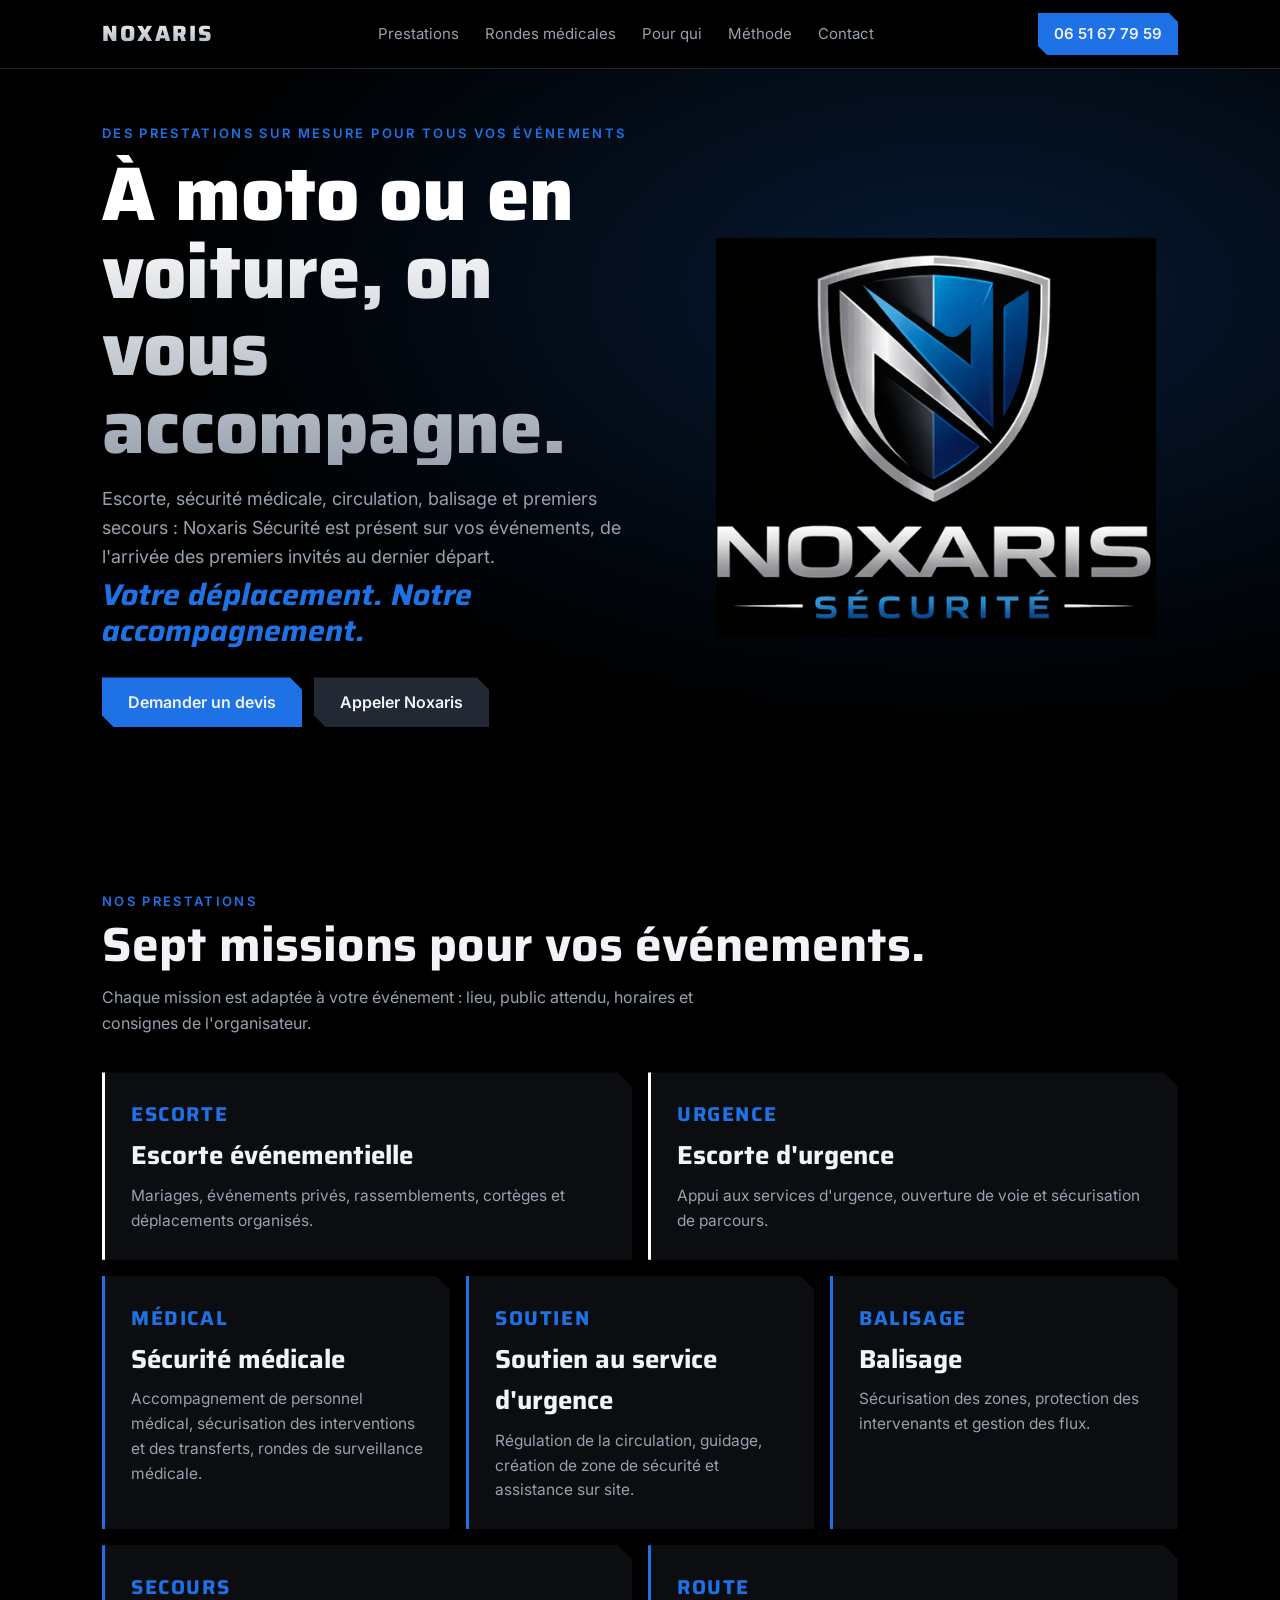
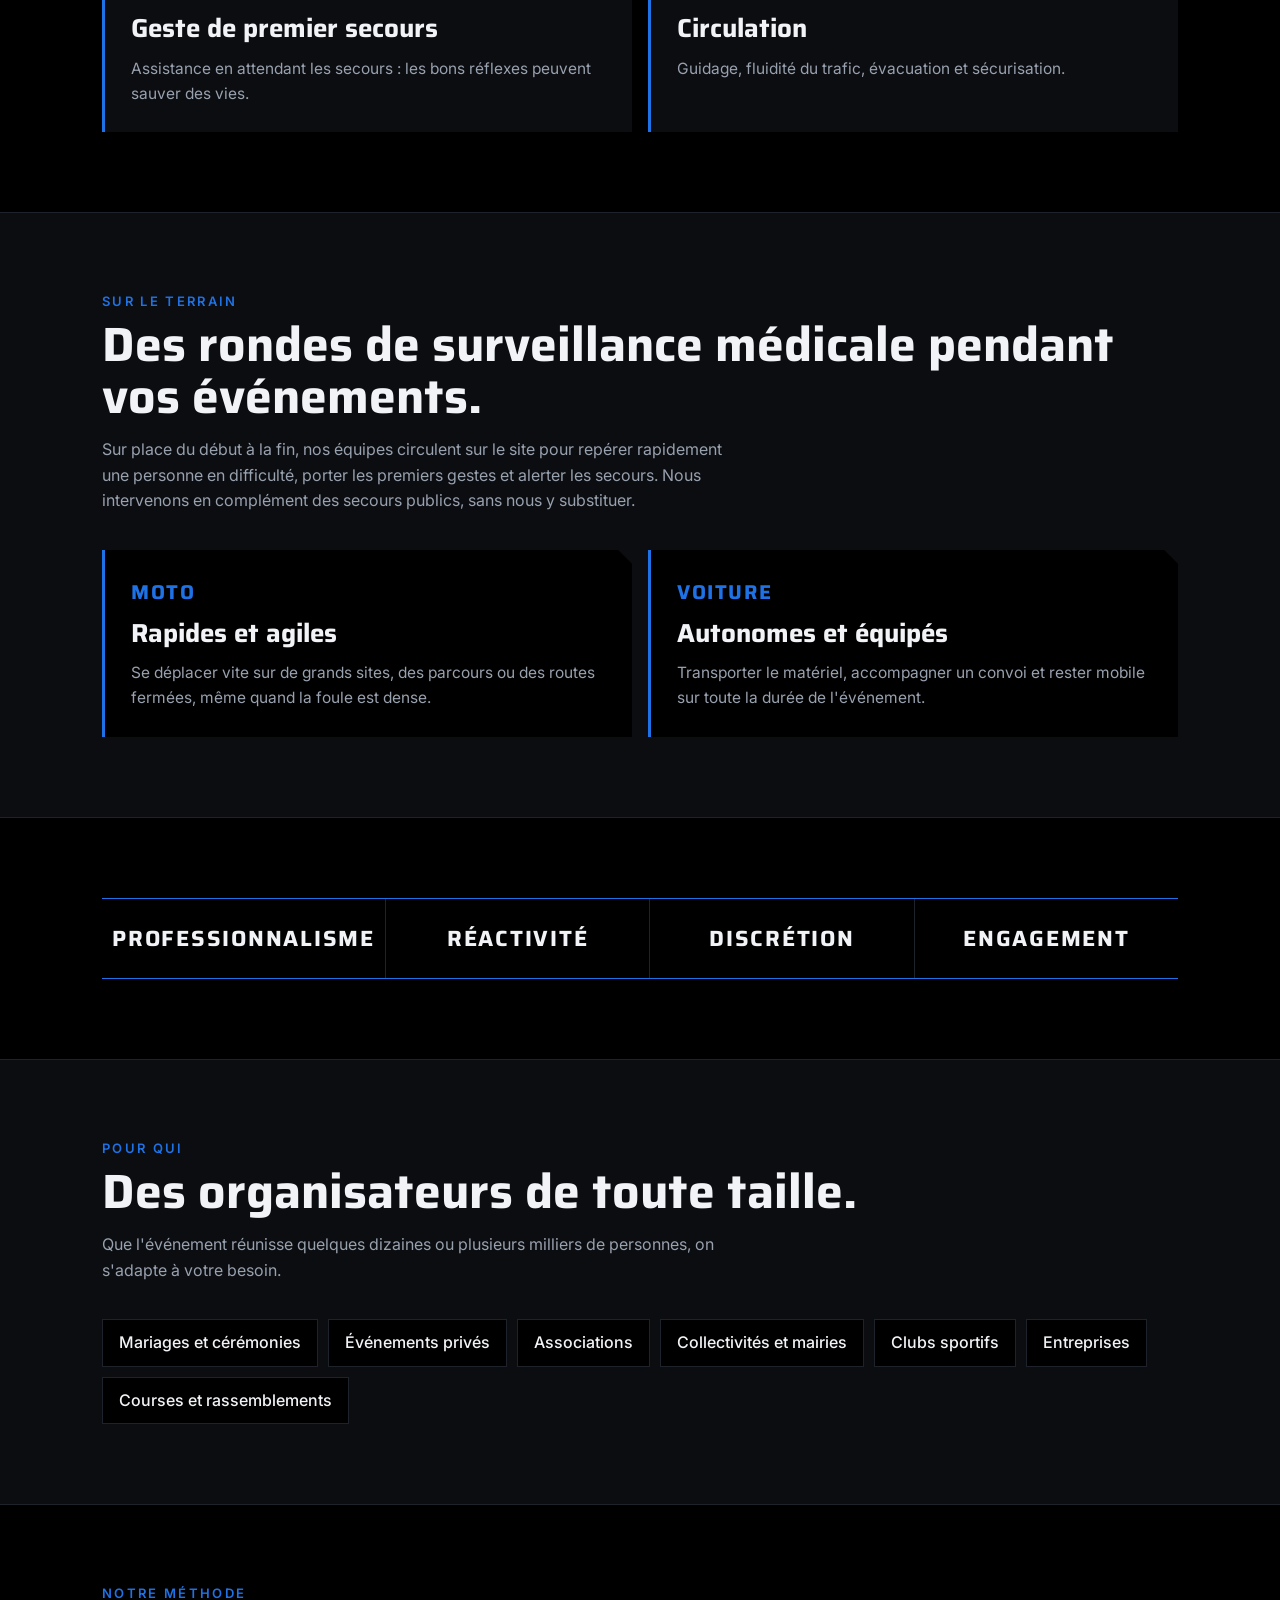
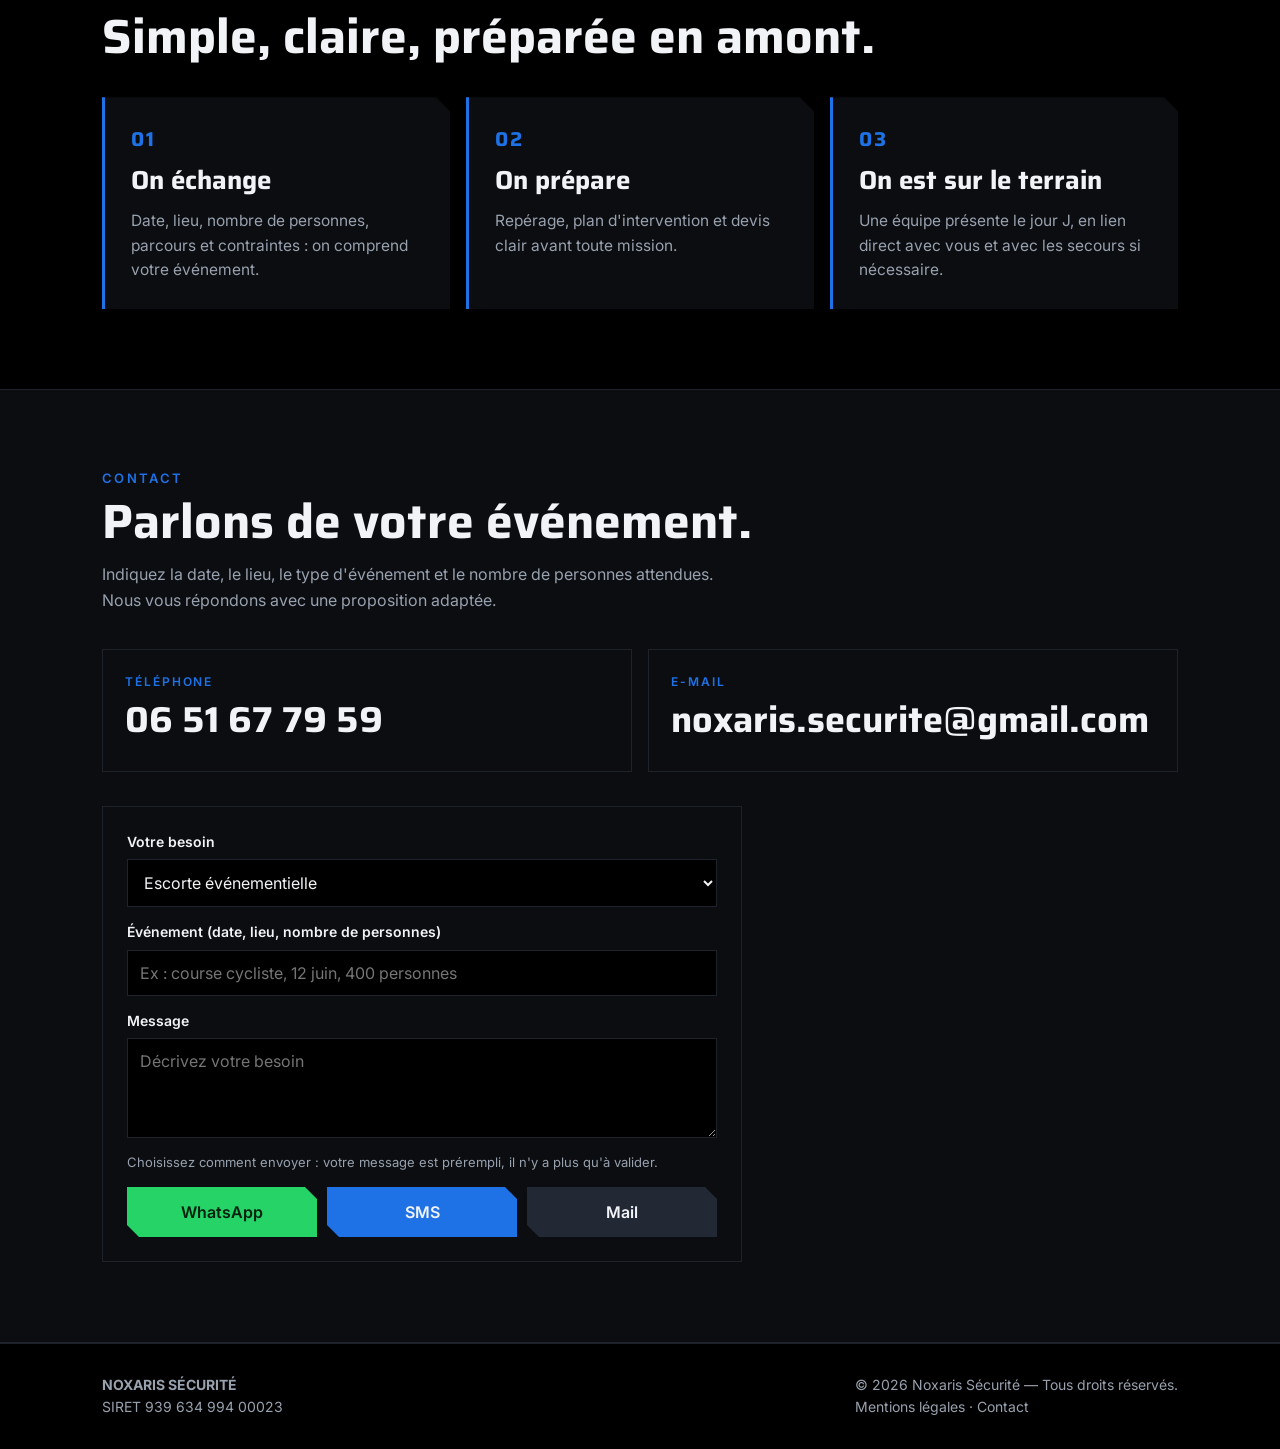
==== index-1.html @ f76eea3b "Add files via upload" ====
<!DOCTYPE html>
<html lang="fr">
<head>
<meta charset="utf-8">
<meta name="viewport" content="width=device-width, initial-scale=1">
<title>Noxaris Sécurité — Escorte, sécurité médicale et support événementiel</title>
<meta name="description" content="Noxaris Sécurité : escorte événementielle et d'urgence, sécurité médicale événementielle, circulation, préparation terrain et gestes de premier secours. Appelez le 06 51 67 79 59.">
<link rel="icon" type="image/png" href="[data-uri]">
<link rel="preconnect" href="https://fonts.googleapis.com">
<link rel="preconnect" href="https://fonts.gstatic.com" crossorigin>
<link href="https://fonts.googleapis.com/css2?family=Inter:wght@400;500;600&family=Saira:wght@600;700;800&display=swap" rel="stylesheet">
<style>
:root{
  --bg:#000; --panel:#0B0D11; --line:#1E232B; --text:#F1F3F6; --muted:#98A1AE;
  --blue:#1F72E6; --blue-d:#1559B8; --silver:#C9CED6; --wa:#25D366;
  --display:'Saira','Arial Narrow',sans-serif; --body:'Inter',system-ui,-apple-system,'Segoe UI',sans-serif;
  --cut:14px;
}
*{box-sizing:border-box;margin:0}
html{scroll-behavior:smooth;scroll-padding-top:76px}
body{font-family:var(--body);background:var(--bg);color:var(--text);line-height:1.6;padding-bottom:68px}
a{color:inherit}
:focus-visible{outline:3px solid #fff;outline-offset:3px}
.wrap{max-width:1120px;margin:0 auto;padding:0 22px}
section{padding:80px 0}

nav.top{position:sticky;top:0;z-index:20;background:rgba(0,0,0,.92);backdrop-filter:blur(8px);border-bottom:1px solid var(--line)}
nav.top .wrap{display:flex;align-items:center;justify-content:space-between;height:68px}
.brand{display:flex;align-items:center;gap:12px;text-decoration:none}
.brand img{height:42px;width:auto;display:block}
.brand span{font-family:var(--display);font-weight:800;font-size:22px;letter-spacing:.1em;background:linear-gradient(#fff,#9aa3b0);-webkit-background-clip:text;background-clip:text;color:transparent}
nav.top ul{display:none;list-style:none;padding:0;gap:26px}
nav.top ul a{text-decoration:none;color:var(--muted);font-size:15px}
nav.top ul a:hover{color:var(--text)}
.navtel{font-weight:600;text-decoration:none;font-size:15px;background:var(--blue);padding:9px 16px;clip-path:polygon(0 0,calc(100% - 9px) 0,100% 9px,100% 100%,9px 100%,0 calc(100% - 9px))}
@media(min-width:900px){nav.top ul{display:flex}}
@media(max-width:420px){.brand span{font-size:18px}}

.btn{display:inline-block;font:600 16px var(--body);padding:15px 26px;text-decoration:none;border:0;cursor:pointer;color:var(--text);text-align:center;background:#1a1f27;clip-path:polygon(0 0,calc(100% - 12px) 0,100% 12px,100% 100%,12px 100%,0 calc(100% - 12px))}
.btn.primary{background:var(--blue)}
.btn.primary:hover{background:#fff;color:#000}
.btn.ghost{background:#222934}
.btn.ghost:hover{background:var(--silver);color:#000}
.btn.wa{background:var(--wa);color:#04210e}
.btn.wa:hover{background:#fff}

.hero{padding:56px 0 64px;background:radial-gradient(ellipse at 75% 30%,rgba(31,114,230,.22),transparent 60%)}
.hero .wrap{display:grid;gap:36px;align-items:center}
.eyebrow{font:600 13px var(--body);letter-spacing:.18em;color:var(--blue)}
h1{font-family:var(--display);font-weight:800;font-size:clamp(40px,8.5vw,76px);line-height:1.02;margin:14px 0 20px;background:linear-gradient(180deg,#fff 20%,#9aa3b0);-webkit-background-clip:text;background-clip:text;color:transparent}
.lead{color:var(--muted);font-size:18px;max-width:34em}
.cta{display:flex;flex-wrap:wrap;gap:12px;margin:28px 0 22px}
.checks{display:flex;flex-wrap:wrap;gap:8px 22px;color:var(--muted);font-size:15px}
.checks span::before{content:"✓ ";color:var(--blue)}
.heroLogo{width:230px;max-width:60%;height:auto;display:block;margin-bottom:22px}
.heroBig{width:100%;max-width:440px;height:auto;margin:0 auto;display:block}
.heroPhoto{width:100%;height:auto;display:block;border:1px solid var(--line);clip-path:polygon(0 0,calc(100% - 22px) 0,100% 22px,100% 100%,22px 100%,0 calc(100% - 22px))}
.tagline{font-family:var(--display);font-weight:700;font-style:italic;font-size:clamp(22px,4vw,30px);color:var(--blue);line-height:1.2;margin-top:6px}
.vals{display:grid;grid-template-columns:repeat(2,1fr);gap:0;border-top:1px solid var(--blue);border-bottom:1px solid var(--blue)}
.vals div{padding:22px 10px;text-align:center;font-family:var(--display);font-weight:700;font-size:clamp(15px,3.4vw,22px);letter-spacing:.08em;text-transform:uppercase}
.vals div+div{border-left:1px solid var(--line)}
.vals div:nth-child(3){border-left:0}
.vals div:nth-child(n+3){border-top:1px solid var(--line)}
@media(min-width:800px){.vals{grid-template-columns:repeat(4,1fr)}.vals div:nth-child(3){border-left:1px solid var(--line)}.vals div:nth-child(n+3){border-top:0}}
.duo{display:grid;gap:16px;margin-top:8px}
@media(min-width:800px){.duo{grid-template-columns:1fr 1fr}}
@media(min-width:900px){.hero .wrap{grid-template-columns:1.15fr 1fr}}

.tag{font:600 13px var(--body);letter-spacing:.18em;color:var(--blue)}
h2{font-family:var(--display);font-weight:700;font-size:clamp(30px,5.2vw,48px);line-height:1.08;margin:10px 0 14px}
.intro{color:var(--muted);max-width:40em;margin-bottom:36px}
.cards{display:grid;gap:16px}
.card{background:var(--panel);padding:26px;border-left:3px solid var(--blue);clip-path:polygon(0 0,calc(100% - var(--cut)) 0,100% var(--cut),100% 100%,0 100%)}
.card .n{font-family:var(--display);font-weight:700;font-size:20px;color:var(--blue);letter-spacing:.08em}
.card h3{font-family:var(--display);font-weight:700;font-size:26px;margin:4px 0 8px}
.card p{color:var(--muted);font-size:15.5px}
@media(min-width:800px){.cards{grid-template-columns:repeat(3,1fr)}}
.svcgrid{display:grid;gap:16px}
@media(min-width:900px){
  .svcgrid{grid-template-columns:repeat(6,1fr)}
  .svcgrid .card{grid-column:span 2}
  .svcgrid .card.w{grid-column:span 3}
}
.card.hot{border-left-color:#fff}
.who{display:flex;flex-wrap:wrap;gap:10px}
.who span{border:1px solid var(--line);padding:10px 16px;color:var(--text);background:#000;font-weight:500}
.facts{display:grid;gap:16px;margin-top:16px}
.fact{border:1px solid var(--line);padding:18px 22px}
.fact strong{display:block;font-family:var(--display);font-size:21px}
.fact span{color:var(--muted);font-size:15px}
@media(min-width:800px){.facts{grid-template-columns:repeat(3,1fr)}}
.alt{background:var(--panel);border-top:1px solid var(--line);border-bottom:1px solid var(--line)}
.alt .card{background:#000}

.tiles{display:grid;gap:16px;margin-bottom:34px}
.tile{display:block;border:1px solid var(--line);padding:22px;text-decoration:none;background:var(--panel)}
.tile:hover{border-color:var(--blue)}
.tile small{display:block;color:var(--blue);letter-spacing:.16em;font-weight:600;font-size:12px}
.tile strong{font-family:var(--display);font-size:clamp(24px,5vw,36px);word-break:break-word}
@media(min-width:800px){.tiles{grid-template-columns:1fr 1fr}}
form{display:grid;gap:14px;background:var(--panel);border:1px solid var(--line);padding:24px;max-width:640px}
label{display:grid;gap:6px;font-weight:600;font-size:14px}
select,input,textarea{font:400 16px var(--body);padding:12px;background:#000;color:var(--text);border:1px solid var(--line);border-radius:0;width:100%}
textarea{min-height:100px;resize:vertical}
.hint{color:var(--muted);font-size:13px}
.channels{display:grid;gap:10px}
@media(min-width:520px){.channels{grid-template-columns:repeat(3,1fr)}}

footer{border-top:1px solid var(--line);padding:30px 0;color:var(--muted);font-size:14px}
footer .wrap{display:flex;flex-wrap:wrap;gap:8px 24px;justify-content:space-between}
footer a{text-decoration:none}footer a:hover{color:var(--text)}

.callbar{position:fixed;left:0;right:0;bottom:0;display:grid;grid-template-columns:repeat(4,1fr);background:var(--panel);border-top:1px solid var(--line);z-index:30;padding-bottom:env(safe-area-inset-bottom,0)}
.callbar a{padding:17px 4px;text-align:center;font-weight:600;font-size:14px;text-decoration:none}
.callbar a:first-child{background:var(--blue)}
@media(min-width:900px){.callbar{display:none}body{padding-bottom:0}}
</style>
</head>
<body>

<nav class="top" aria-label="Navigation principale">
  <div class="wrap">
    <a class="brand" href="#accueil" aria-label="Noxaris Sécurité, accueil"><span>NOXARIS</span></a>
    <ul>
      <li><a href="#services">Prestations</a></li>
      <li><a href="#rondes">Rondes médicales</a></li>
      <li><a href="#pour-qui">Pour qui</a></li>
      <li><a href="#methode">Méthode</a></li>
      <li><a href="#contact">Contact</a></li>
    </ul>
    <a class="navtel" href="tel:+33651677959">06 51 67 79 59</a>
  </div>
</nav>

<main id="accueil">
  <div class="hero">
    <div class="wrap">
      <div>
        <p class="eyebrow">DES PRESTATIONS SUR MESURE POUR TOUS VOS ÉVÉNEMENTS</p>
        <h1>À moto ou en voiture, on vous accompagne.</h1>
        <p class="lead">Escorte, sécurité médicale, circulation, balisage et premiers secours : Noxaris Sécurité est présent sur vos événements, de l'arrivée des premiers invités au dernier départ.</p>
        <p class="tagline">Votre déplacement. Notre accompagnement.</p>
        <div class="cta">
          <a class="btn primary" href="#contact">Demander un devis</a>
          <a class="btn ghost" href="tel:+33651677959">Appeler Noxaris</a>
        </div>
      </div>
      <img class="heroBig" src="[data-uri]" alt="Logo Noxaris Sécurité" width="520" height="472">
    </div>
  </div>

  <section id="services">
    <div class="wrap">
      <p class="tag">NOS PRESTATIONS</p>
      <h2>Sept missions pour vos événements.</h2>
      <p class="intro">Chaque mission est adaptée à votre événement : lieu, public attendu, horaires et consignes de l'organisateur.</p>
      <div class="svcgrid">
        <article class="card w hot"><span class="n">ESCORTE</span><h3>Escorte événementielle</h3><p>Mariages, événements privés, rassemblements, cortèges et déplacements organisés.</p></article>
        <article class="card w hot"><span class="n">URGENCE</span><h3>Escorte d'urgence</h3><p>Appui aux services d'urgence, ouverture de voie et sécurisation de parcours.</p></article>
        <article class="card"><span class="n">MÉDICAL</span><h3>Sécurité médicale</h3><p>Accompagnement de personnel médical, sécurisation des interventions et des transferts, rondes de surveillance médicale.</p></article>
        <article class="card"><span class="n">SOUTIEN</span><h3>Soutien au service d'urgence</h3><p>Régulation de la circulation, guidage, création de zone de sécurité et assistance sur site.</p></article>
        <article class="card"><span class="n">BALISAGE</span><h3>Balisage</h3><p>Sécurisation des zones, protection des intervenants et gestion des flux.</p></article>
        <article class="card w"><span class="n">SECOURS</span><h3>Geste de premier secours</h3><p>Assistance en attendant les secours : les bons réflexes peuvent sauver des vies.</p></article>
        <article class="card w"><span class="n">ROUTE</span><h3>Circulation</h3><p>Guidage, fluidité du trafic, évacuation et sécurisation.</p></article>
      </div>
    </div>
  </section>

  <section id="rondes" class="alt">
    <div class="wrap">
      <p class="tag">SUR LE TERRAIN</p>
      <h2>Des rondes de surveillance médicale pendant vos événements.</h2>
      <p class="intro">Sur place du début à la fin, nos équipes circulent sur le site pour repérer rapidement une personne en difficulté, porter les premiers gestes et alerter les secours. Nous intervenons en complément des secours publics, sans nous y substituer.</p>
      <div class="duo">
        <article class="card"><span class="n">MOTO</span><h3>Rapides et agiles</h3><p>Se déplacer vite sur de grands sites, des parcours ou des routes fermées, même quand la foule est dense.</p></article>
        <article class="card"><span class="n">VOITURE</span><h3>Autonomes et équipés</h3><p>Transporter le matériel, accompagner un convoi et rester mobile sur toute la durée de l'événement.</p></article>
      </div>
    </div>
  </section>

  <section>
    <div class="wrap">
      <div class="vals"><div>Professionnalisme</div><div>Réactivité</div><div>Discrétion</div><div>Engagement</div></div>
    </div>
  </section>

  <section id="pour-qui" class="alt">
    <div class="wrap">
      <p class="tag">POUR QUI</p>
      <h2>Des organisateurs de toute taille.</h2>
      <p class="intro">Que l'événement réunisse quelques dizaines ou plusieurs milliers de personnes, on s'adapte à votre besoin.</p>
      <div class="who">
        <span>Mariages et cérémonies</span><span>Événements privés</span><span>Associations</span><span>Collectivités et mairies</span><span>Clubs sportifs</span><span>Entreprises</span><span>Courses et rassemblements</span>
      </div>
    </div>
  </section>

  <section id="methode">
    <div class="wrap">
      <p class="tag">NOTRE MÉTHODE</p>
      <h2>Simple, claire, préparée en amont.</h2>
      <div class="cards" style="margin-top:34px">
        <article class="card"><span class="n">01</span><h3>On échange</h3><p>Date, lieu, nombre de personnes, parcours et contraintes : on comprend votre événement.</p></article>
        <article class="card"><span class="n">02</span><h3>On prépare</h3><p>Repérage, plan d'intervention et devis clair avant toute mission.</p></article>
        <article class="card"><span class="n">03</span><h3>On est sur le terrain</h3><p>Une équipe présente le jour J, en lien direct avec vous et avec les secours si nécessaire.</p></article>
      </div>
    </div>
  </section>

  <section id="contact" class="alt">
    <div class="wrap">
      <p class="tag">CONTACT</p>
      <h2>Parlons de votre événement.</h2>
      <p class="intro">Indiquez la date, le lieu, le type d'événement et le nombre de personnes attendues. Nous vous répondons avec une proposition adaptée.</p>
      <div class="tiles">
        <a class="tile" href="tel:+33651677959"><small>TÉLÉPHONE</small><strong>06 51 67 79 59</strong></a>
        <a class="tile" href="mailto:noxaris.securite@gmail.com"><small>E-MAIL</small><strong>noxaris.securite@gmail.com</strong></a>
      </div>
      <form id="devis" onsubmit="return false">
        <label>Votre besoin
          <select id="service">
            <option>Escorte événementielle</option>
            <option>Escorte d'urgence</option>
            <option>Sécurité médicale / rondes médicales</option>
            <option>Soutien au service d'urgence</option>
            <option>Balisage</option>
            <option>Geste de premier secours</option>
            <option>Circulation</option>
            <option>Autre demande</option>
          </select>
        </label>
        <label>Événement (date, lieu, nombre de personnes)
          <input id="vehicule" type="text" placeholder="Ex : course cycliste, 12 juin, 400 personnes">
        </label>
        <label>Message
          <textarea id="message" placeholder="Décrivez votre besoin"></textarea>
        </label>
        <p class="hint">Choisissez comment envoyer : votre message est prérempli, il n'y a plus qu'à valider.</p>
        <div class="channels">
          <button class="btn wa" type="button" data-ch="wa">WhatsApp</button>
          <button class="btn primary" type="button" data-ch="sms">SMS</button>
          <button class="btn ghost" type="button" data-ch="mail">Mail</button>
        </div>
      </form>
    </div>
  </section>
</main>

<footer>
  <div class="wrap">
    <div><strong>NOXARIS SÉCURITÉ</strong><br>SIRET 939 634 994 00023</div>
    <div>© 2026 Noxaris Sécurité — Tous droits réservés.<br><a href="mentions-legales.html">Mentions légales</a> · <a href="#contact">Contact</a></div>
  </div>
</footer>

<nav class="callbar" aria-label="Contact rapide">
  <a href="tel:+33651677959">Appeler</a>
  <a href="https://wa.me/33651677959" target="_blank" rel="noopener">WhatsApp</a>
  <a href="sms:+33651677959">SMS</a>
  <a href="mailto:noxaris.securite@gmail.com">Mail</a>
</nav>

<script>
(function(){
  var NUM='33651677959', MAIL='noxaris.securite@gmail.com';
  function build(){
    var sv=document.getElementById('service').value;
    var v=document.getElementById('vehicule').value.trim();
    var m=document.getElementById('message').value.trim();
    var t='Bonjour Noxaris Sécurité,\nBesoin : '+sv;
    if(v) t+='\nÉvénement : '+v;
    if(m) t+='\n\n'+m;
    return {sv:sv,text:t};
  }
  document.querySelectorAll('[data-ch]').forEach(function(b){
    b.addEventListener('click',function(){
      var d=build(), e=encodeURIComponent(d.text), ch=b.getAttribute('data-ch');
      if(ch==='wa') window.open('https://wa.me/'+NUM+'?text='+e,'_blank','noopener');
      else if(ch==='sms') window.location.href='sms:+'+NUM+'?&body='+e;
      else window.location.href='mailto:'+MAIL+'?subject='+encodeURIComponent('Demande de devis – '+d.sv)+'&body='+e;
    });
  });
})();
</script>
</body>
</html>
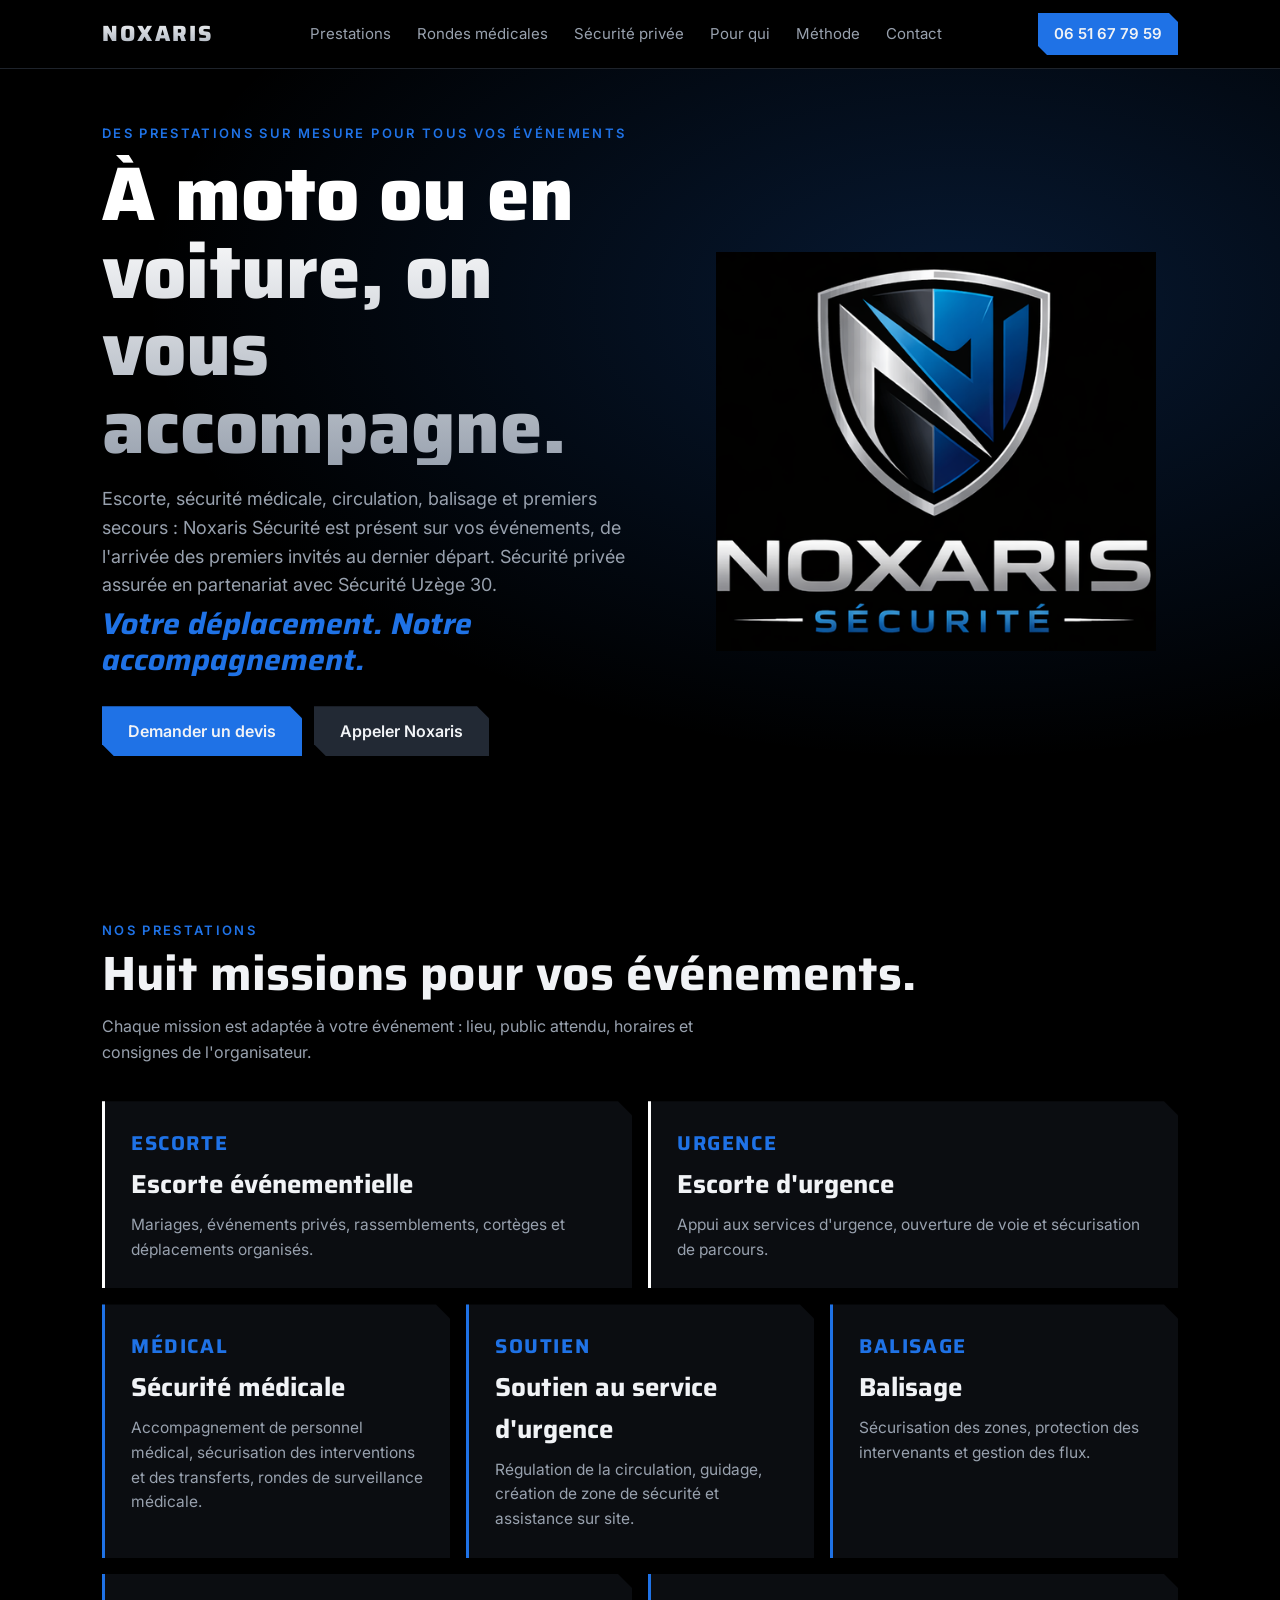
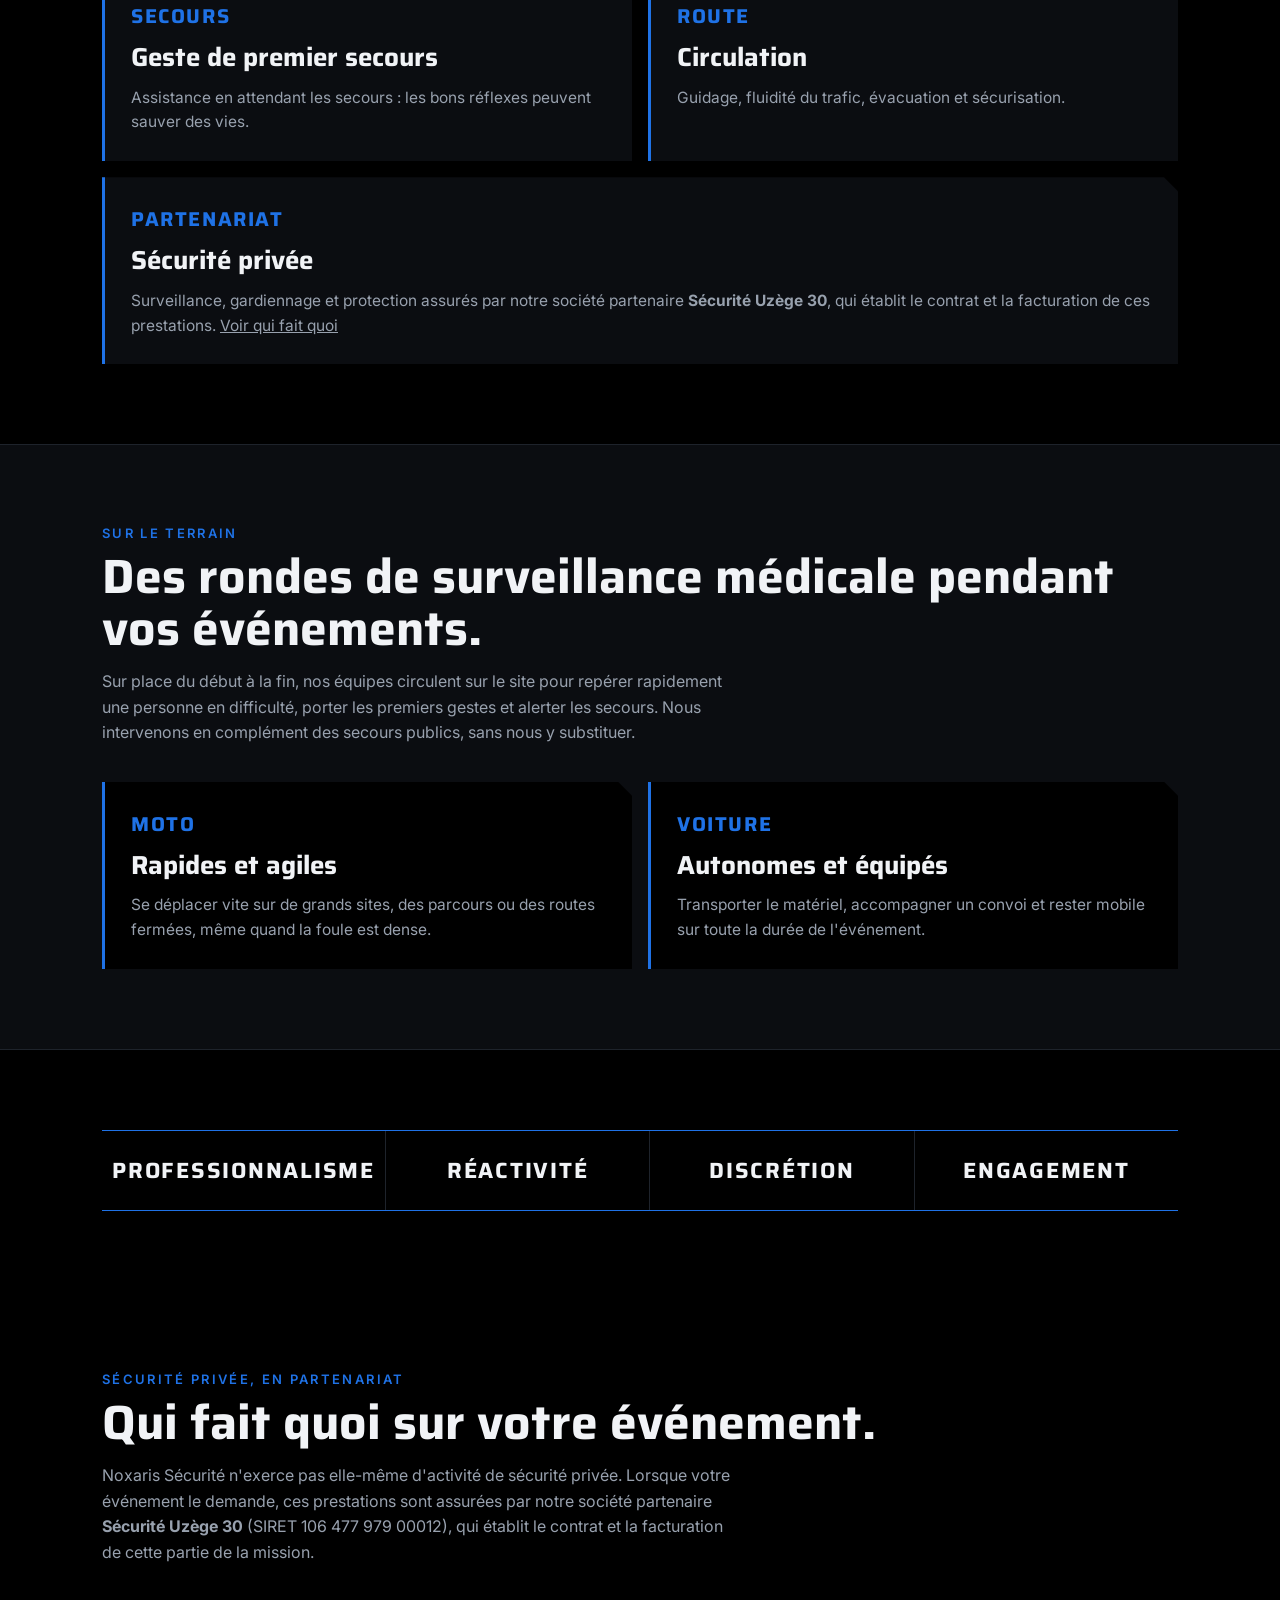
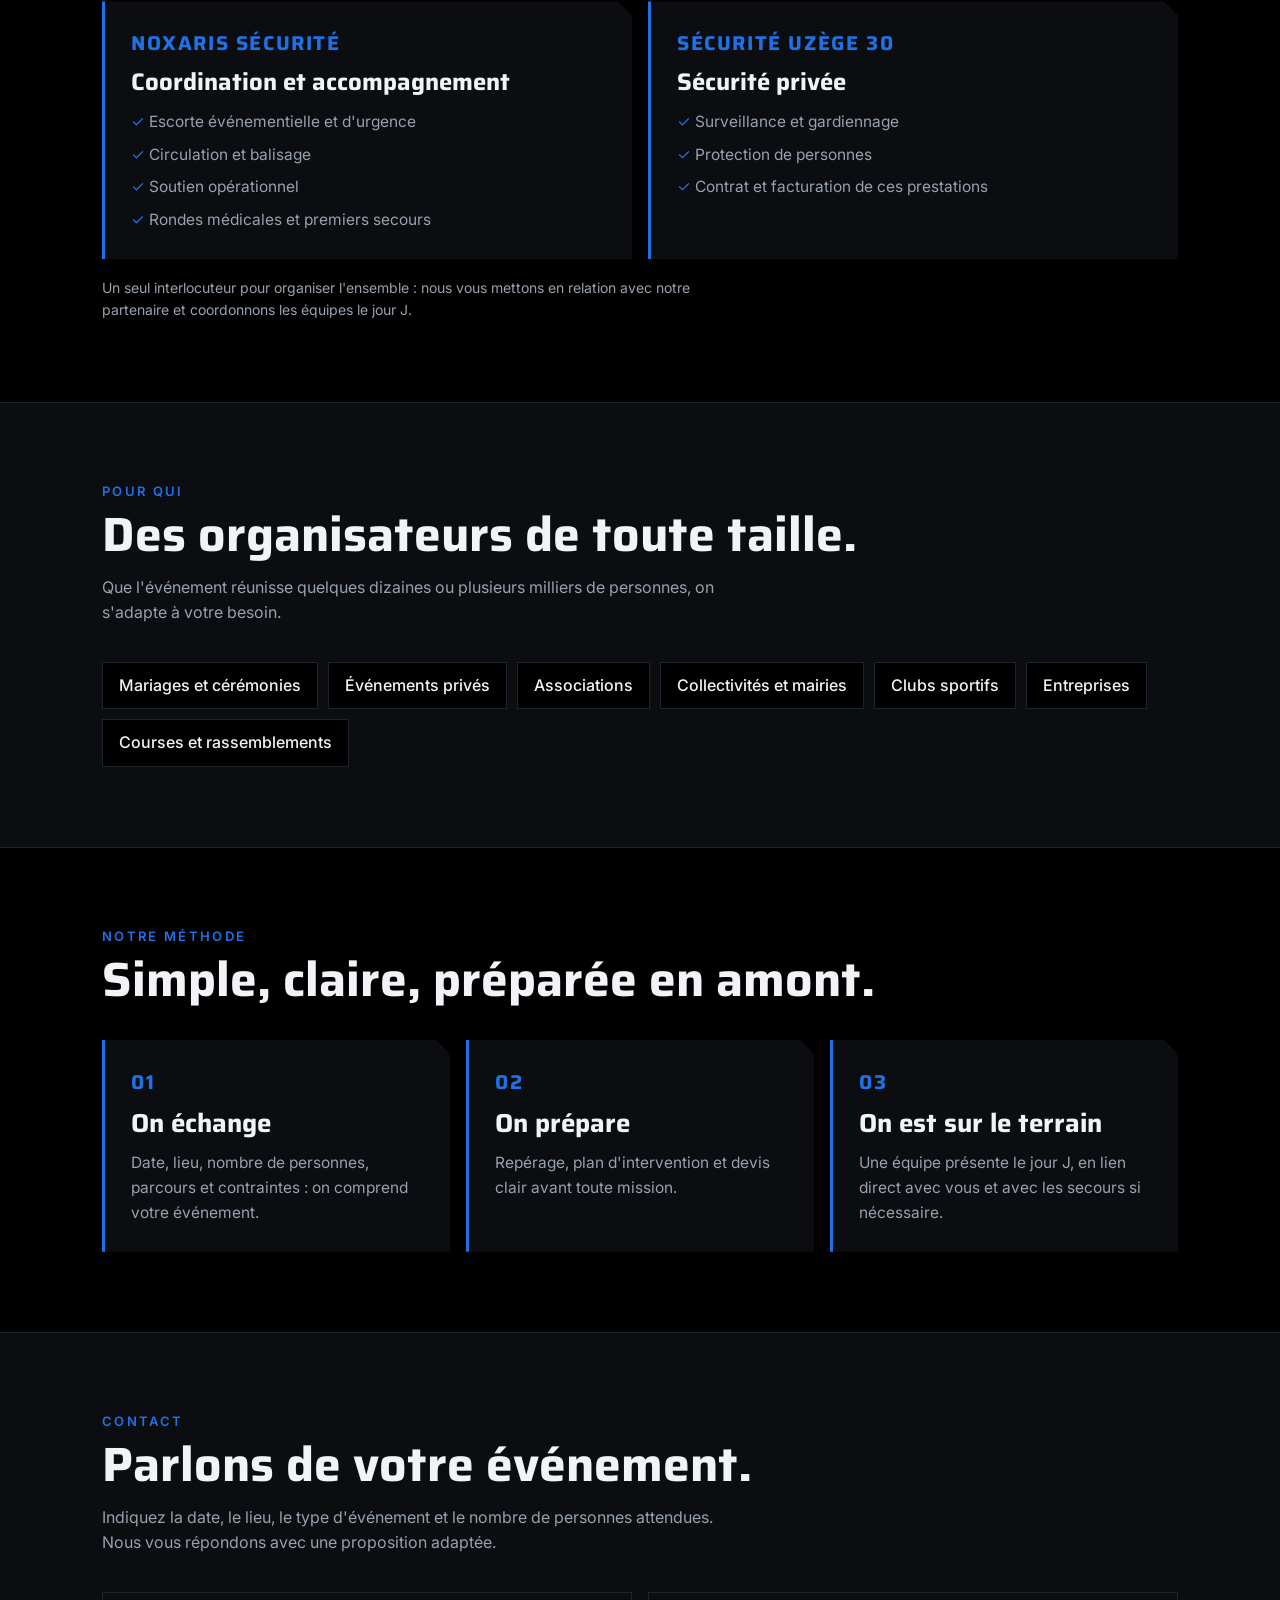
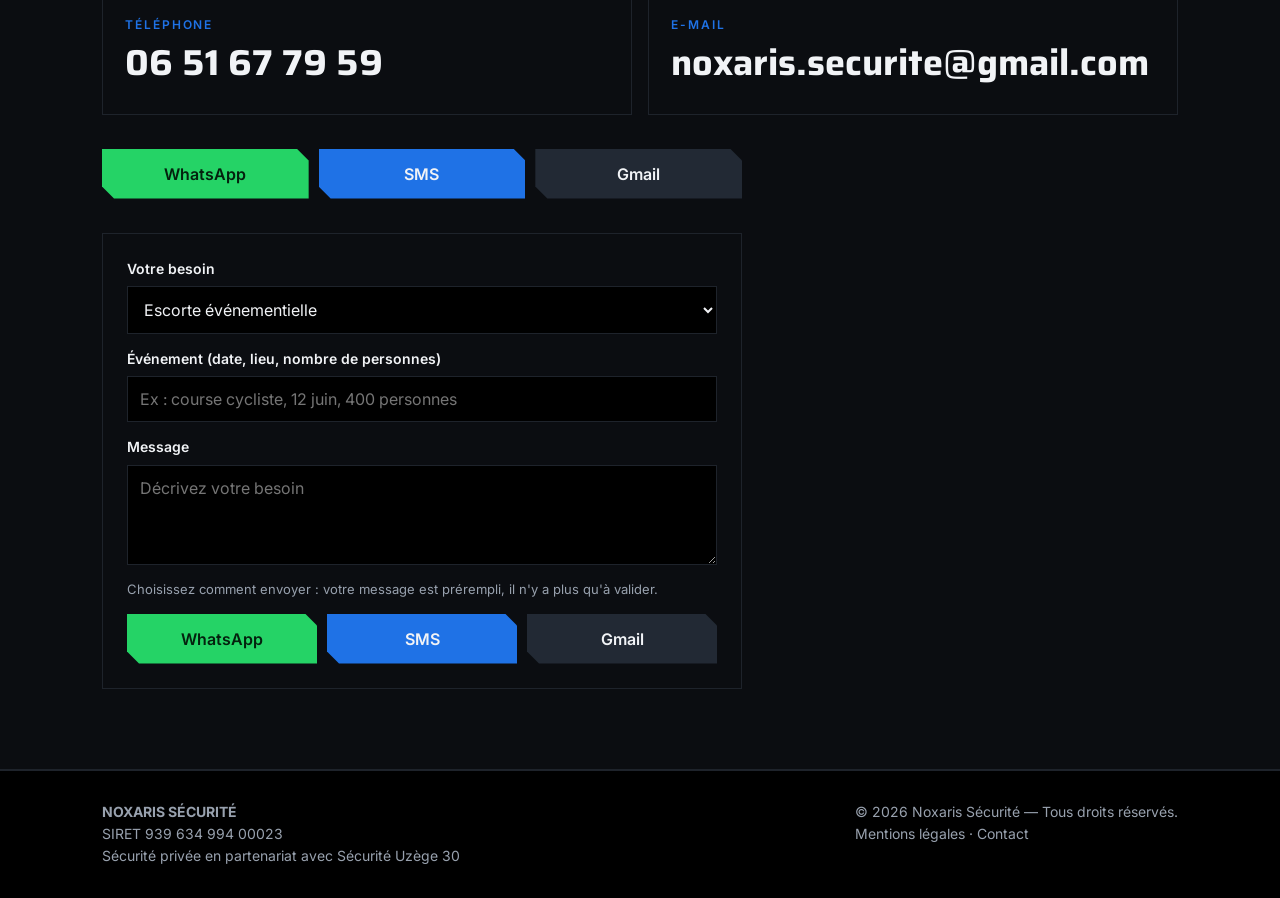
==== commit 47278b8a: "Add files via upload" ====
--- a/index-1.html
+++ b/index-1.html
@@ -4,7 +4,7 @@
 <meta charset="utf-8">
 <meta name="viewport" content="width=device-width, initial-scale=1">
 <title>Noxaris Sécurité — Escorte, sécurité médicale et support événementiel</title>
-<meta name="description" content="Noxaris Sécurité : escorte événementielle et d'urgence, sécurité médicale événementielle, circulation, préparation terrain et gestes de premier secours. Appelez le 06 51 67 79 59.">
+<meta name="description" content="Noxaris Sécurité : escorte événementielle et d'urgence, sécurité médicale événementielle, circulation, premiers secours et sécurité privée en partenariat avec Sécurité Uzège 30. Appelez le 06 51 67 79 59.">
 <link rel="icon" type="image/png" href="[data-uri]">
 <link rel="preconnect" href="https://fonts.googleapis.com">
 <link rel="preconnect" href="https://fonts.gstatic.com" crossorigin>
@@ -80,6 +80,7 @@
   .svcgrid{grid-template-columns:repeat(6,1fr)}
   .svcgrid .card{grid-column:span 2}
   .svcgrid .card.w{grid-column:span 3}
+  .svcgrid .card.full{grid-column:span 6}
 }
 .card.hot{border-left-color:#fff}
 .who{display:flex;flex-wrap:wrap;gap:10px}
@@ -89,6 +90,13 @@
 .fact strong{display:block;font-family:var(--display);font-size:21px}
 .fact span{color:var(--muted);font-size:15px}
 @media(min-width:800px){.facts{grid-template-columns:repeat(3,1fr)}}
+
+.part{display:grid;gap:16px;margin-top:8px}
+@media(min-width:800px){.part{grid-template-columns:1fr 1fr}}
+.part .card h3{font-size:24px}
+.part ul{list-style:none;padding:0;display:grid;gap:8px;color:var(--muted);font-size:15.5px;margin-top:8px}
+.part li::before{content:"\2713\00a0";color:var(--blue)}
+.partnote{color:var(--muted);font-size:14px;margin-top:18px;max-width:46em}
 .alt{background:var(--panel);border-top:1px solid var(--line);border-bottom:1px solid var(--line)}
 .alt .card{background:#000}
 
@@ -124,6 +132,7 @@
     <ul>
       <li><a href="#services">Prestations</a></li>
       <li><a href="#rondes">Rondes médicales</a></li>
+      <li><a href="#partenaire">Sécurité privée</a></li>
       <li><a href="#pour-qui">Pour qui</a></li>
       <li><a href="#methode">Méthode</a></li>
       <li><a href="#contact">Contact</a></li>
@@ -138,7 +147,7 @@
       <div>
         <p class="eyebrow">DES PRESTATIONS SUR MESURE POUR TOUS VOS ÉVÉNEMENTS</p>
         <h1>À moto ou en voiture, on vous accompagne.</h1>
-        <p class="lead">Escorte, sécurité médicale, circulation, balisage et premiers secours : Noxaris Sécurité est présent sur vos événements, de l'arrivée des premiers invités au dernier départ.</p>
+        <p class="lead">Escorte, sécurité médicale, circulation, balisage et premiers secours : Noxaris Sécurité est présent sur vos événements, de l'arrivée des premiers invités au dernier départ. Sécurité privée assurée en partenariat avec Sécurité Uzège 30.</p>
         <p class="tagline">Votre déplacement. Notre accompagnement.</p>
         <div class="cta">
           <a class="btn primary" href="#contact">Demander un devis</a>
@@ -152,7 +161,7 @@
   <section id="services">
     <div class="wrap">
       <p class="tag">NOS PRESTATIONS</p>
-      <h2>Sept missions pour vos événements.</h2>
+      <h2>Huit missions pour vos événements.</h2>
       <p class="intro">Chaque mission est adaptée à votre événement : lieu, public attendu, horaires et consignes de l'organisateur.</p>
       <div class="svcgrid">
         <article class="card w hot"><span class="n">ESCORTE</span><h3>Escorte événementielle</h3><p>Mariages, événements privés, rassemblements, cortèges et déplacements organisés.</p></article>
@@ -162,6 +171,7 @@
         <article class="card"><span class="n">BALISAGE</span><h3>Balisage</h3><p>Sécurisation des zones, protection des intervenants et gestion des flux.</p></article>
         <article class="card w"><span class="n">SECOURS</span><h3>Geste de premier secours</h3><p>Assistance en attendant les secours : les bons réflexes peuvent sauver des vies.</p></article>
         <article class="card w"><span class="n">ROUTE</span><h3>Circulation</h3><p>Guidage, fluidité du trafic, évacuation et sécurisation.</p></article>
+        <article class="card full"><span class="n">PARTENARIAT</span><h3>Sécurité privée</h3><p>Surveillance, gardiennage et protection assurés par notre société partenaire <b>Sécurité Uzège 30</b>, qui établit le contrat et la facturation de ces prestations. <a href="#partenaire" style="text-decoration:underline">Voir qui fait quoi</a></p></article>
       </div>
     </div>
   </section>
@@ -184,6 +194,21 @@
     </div>
   </section>
 
+  <section id="partenaire">
+    <div class="wrap">
+      <p class="tag">SÉCURITÉ PRIVÉE, EN PARTENARIAT</p>
+      <h2>Qui fait quoi sur votre événement.</h2>
+      <p class="intro">Noxaris Sécurité n'exerce pas elle-même d'activité de sécurité privée. Lorsque votre événement le demande, ces prestations sont assurées par notre société partenaire <b>Sécurité Uzège 30</b> (SIRET 106 477 979 00012), qui établit le contrat et la facturation de cette partie de la mission.</p>
+      <div class="part">
+        <article class="card"><span class="n">NOXARIS SÉCURITÉ</span><h3>Coordination et accompagnement</h3>
+          <ul><li>Escorte événementielle et d'urgence</li><li>Circulation et balisage</li><li>Soutien opérationnel</li><li>Rondes médicales et premiers secours</li></ul></article>
+        <article class="card"><span class="n">SÉCURITÉ UZÈGE 30</span><h3>Sécurité privée</h3>
+          <ul><li>Surveillance et gardiennage</li><li>Protection de personnes</li><li>Contrat et facturation de ces prestations</li></ul></article>
+      </div>
+      <p class="partnote">Un seul interlocuteur pour organiser l'ensemble : nous vous mettons en relation avec notre partenaire et coordonnons les équipes le jour J.</p>
+    </div>
+  </section>
+
   <section id="pour-qui" class="alt">
     <div class="wrap">
       <p class="tag">POUR QUI</p>
@@ -215,6 +240,11 @@
       <div class="tiles">
         <a class="tile" href="tel:+33651677959"><small>TÉLÉPHONE</small><strong>06 51 67 79 59</strong></a>
         <a class="tile" href="mailto:noxaris.securite@gmail.com"><small>E-MAIL</small><strong>noxaris.securite@gmail.com</strong></a>
+      </div>
+      <div class="channels" style="margin-bottom:34px;max-width:640px">
+        <a class="btn wa" href="https://wa.me/33651677959?text=Bonjour%20Noxaris%20S%C3%A9curit%C3%A9%2C%20je%20souhaite%20un%20devis." target="_blank" rel="noopener">WhatsApp</a>
+        <a class="btn primary" href="sms:+33651677959?&body=Bonjour%20Noxaris%20S%C3%A9curit%C3%A9%2C%20je%20souhaite%20un%20devis.">SMS</a>
+        <a class="btn ghost" data-gmail href="mailto:noxaris.securite@gmail.com?subject=Demande%20de%20devis&body=Bonjour%20Noxaris%20S%C3%A9curit%C3%A9%2C%20je%20souhaite%20un%20devis.">Gmail</a>
       </div>
       <form id="devis" onsubmit="return false">
         <label>Votre besoin
@@ -226,6 +256,7 @@
             <option>Balisage</option>
             <option>Geste de premier secours</option>
             <option>Circulation</option>
+            <option>Sécurité privée (avec notre partenaire)</option>
             <option>Autre demande</option>
           </select>
         </label>
@@ -239,7 +270,7 @@
         <div class="channels">
           <button class="btn wa" type="button" data-ch="wa">WhatsApp</button>
           <button class="btn primary" type="button" data-ch="sms">SMS</button>
-          <button class="btn ghost" type="button" data-ch="mail">Mail</button>
+          <button class="btn ghost" type="button" data-ch="mail">Gmail</button>
         </div>
       </form>
     </div>
@@ -248,7 +279,7 @@
 
 <footer>
   <div class="wrap">
-    <div><strong>NOXARIS SÉCURITÉ</strong><br>SIRET 939 634 994 00023</div>
+    <div><strong>NOXARIS SÉCURITÉ</strong><br>SIRET 939 634 994 00023<br>Sécurité privée en partenariat avec Sécurité Uzège 30</div>
     <div>© 2026 Noxaris Sécurité — Tous droits réservés.<br><a href="mentions-legales.html">Mentions légales</a> · <a href="#contact">Contact</a></div>
   </div>
 </footer>
@@ -257,12 +288,22 @@
   <a href="tel:+33651677959">Appeler</a>
   <a href="https://wa.me/33651677959" target="_blank" rel="noopener">WhatsApp</a>
   <a href="sms:+33651677959">SMS</a>
-  <a href="mailto:noxaris.securite@gmail.com">Mail</a>
+  <a href="mailto:noxaris.securite@gmail.com">Gmail</a>
 </nav>
 
 <script>
 (function(){
   var NUM='33651677959', MAIL='noxaris.securite@gmail.com';
+  var MOBILE=/Android|iPhone|iPad|iPod/i.test(navigator.userAgent);
+  function mailTo(sv,e){
+    var su=encodeURIComponent('Demande de devis – '+sv);
+    if(MOBILE) window.location.href='mailto:'+MAIL+'?subject='+su+'&body='+e;
+    else window.open('https://mail.google.com/mail/?view=cm&fs=1&to='+MAIL+'&su='+su+'&body='+e,'_blank','noopener');
+  }
+  var g=document.querySelector('[data-gmail]');
+  if(g && !MOBILE){
+    g.addEventListener('click',function(ev){ev.preventDefault();mailTo('Demande de devis',encodeURIComponent('Bonjour Noxaris Sécurité, je souhaite un devis.'));});
+  }
   function build(){
     var sv=document.getElementById('service').value;
     var v=document.getElementById('vehicule').value.trim();
@@ -277,7 +318,7 @@
       var d=build(), e=encodeURIComponent(d.text), ch=b.getAttribute('data-ch');
       if(ch==='wa') window.open('https://wa.me/'+NUM+'?text='+e,'_blank','noopener');
       else if(ch==='sms') window.location.href='sms:+'+NUM+'?&body='+e;
-      else window.location.href='mailto:'+MAIL+'?subject='+encodeURIComponent('Demande de devis – '+d.sv)+'&body='+e;
+      else mailTo(d.sv,e);
     });
   });
 })();
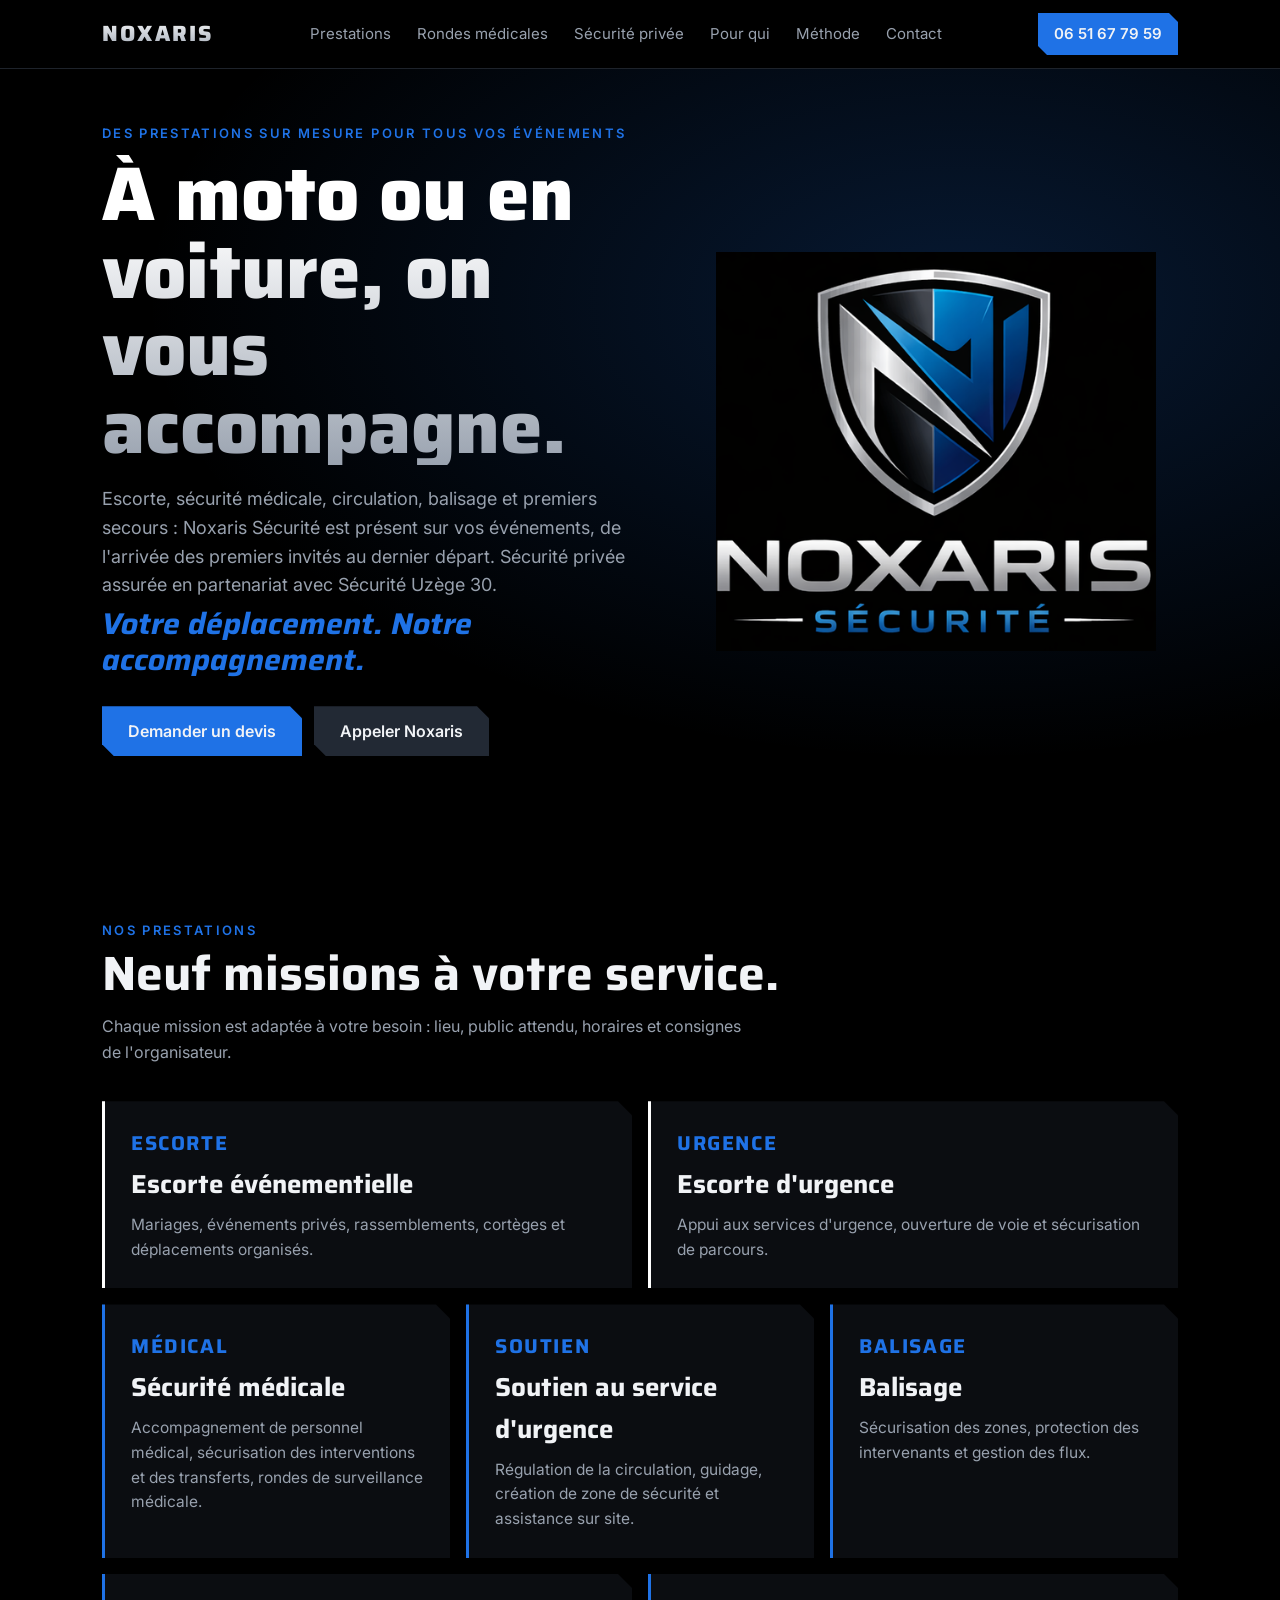
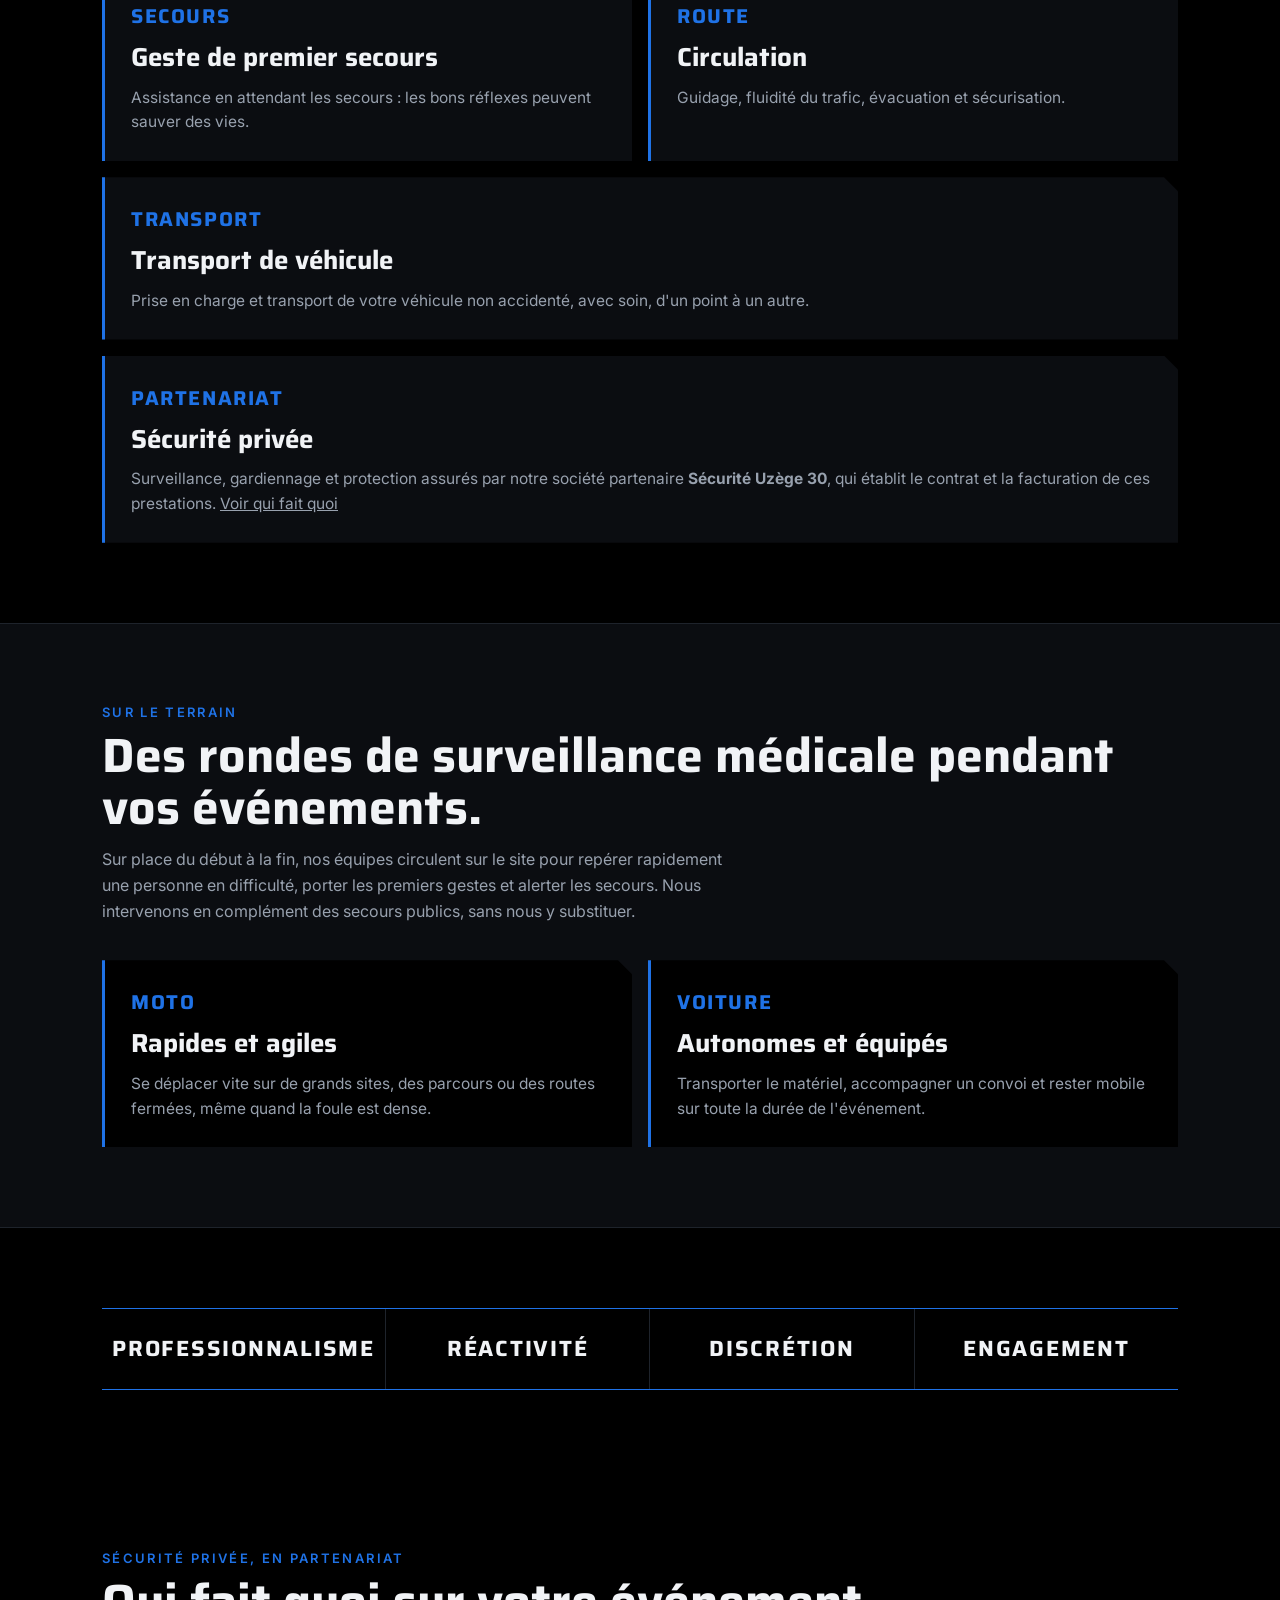
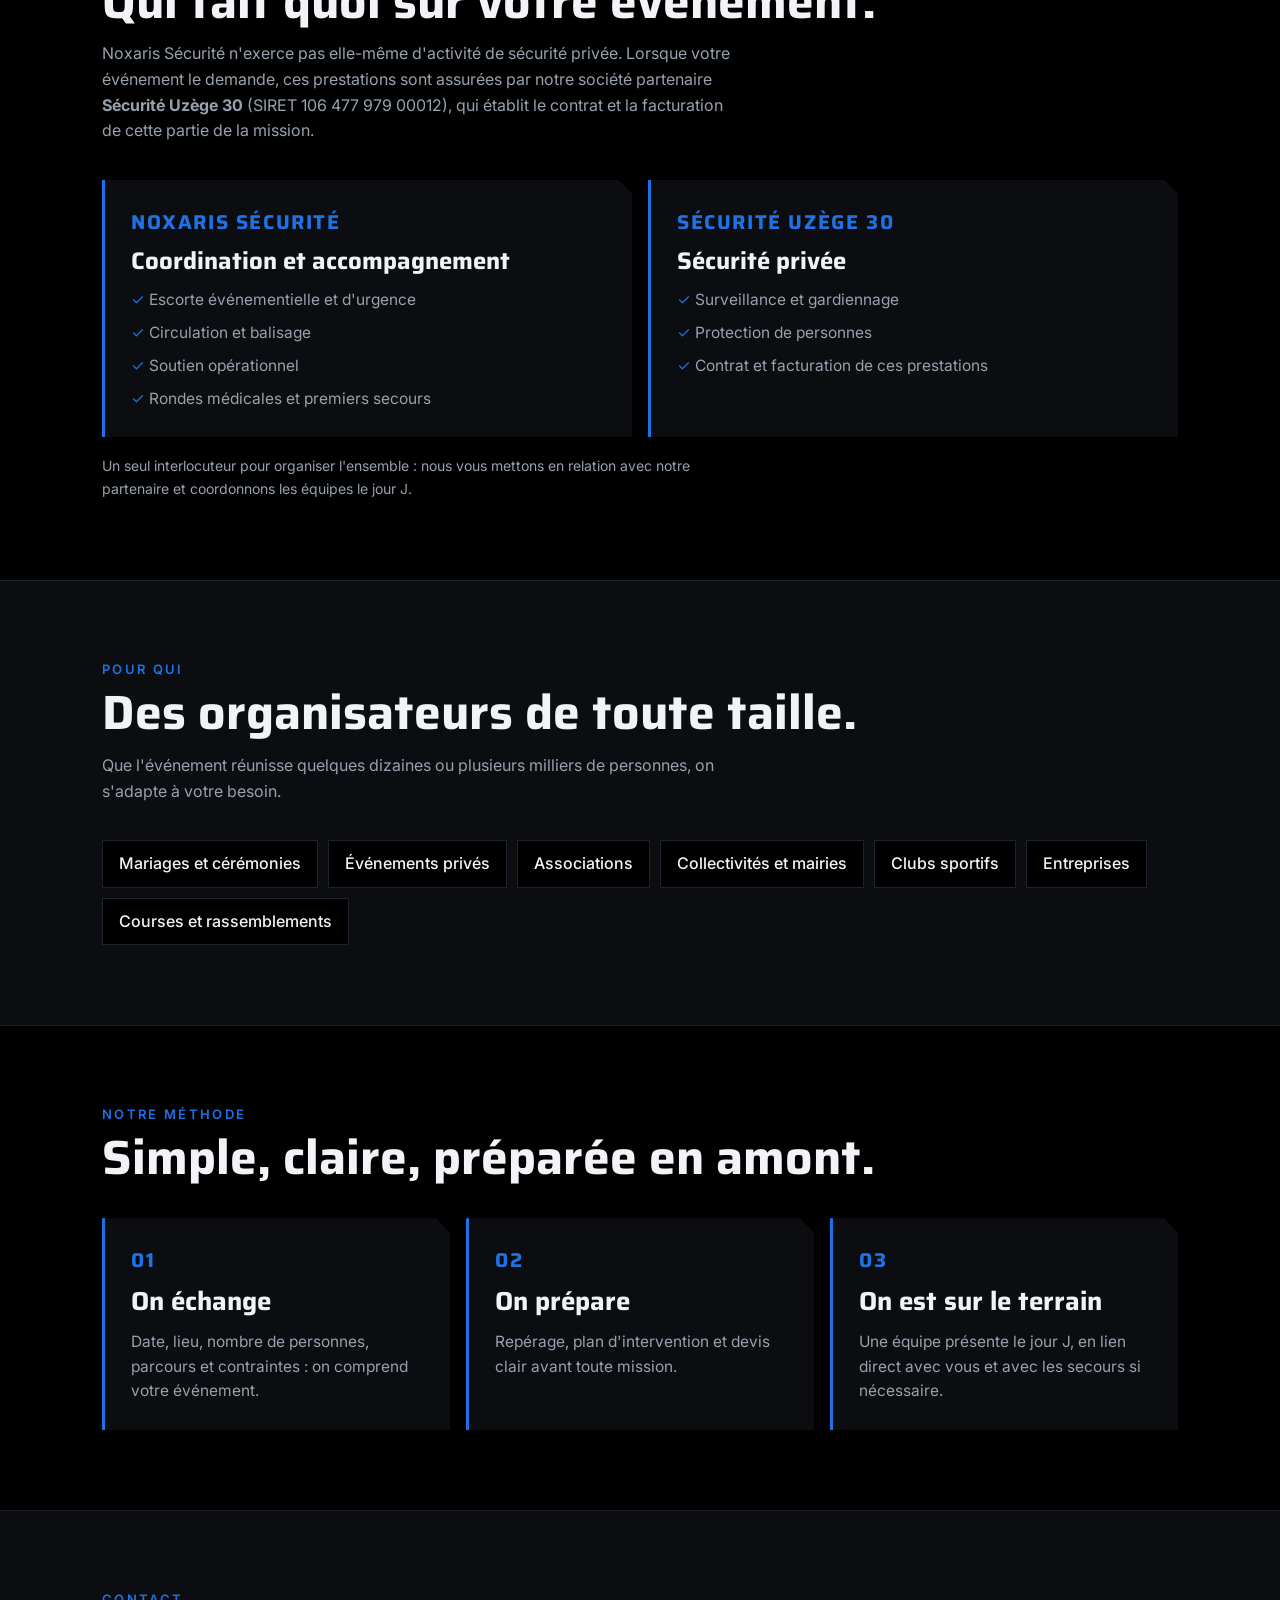
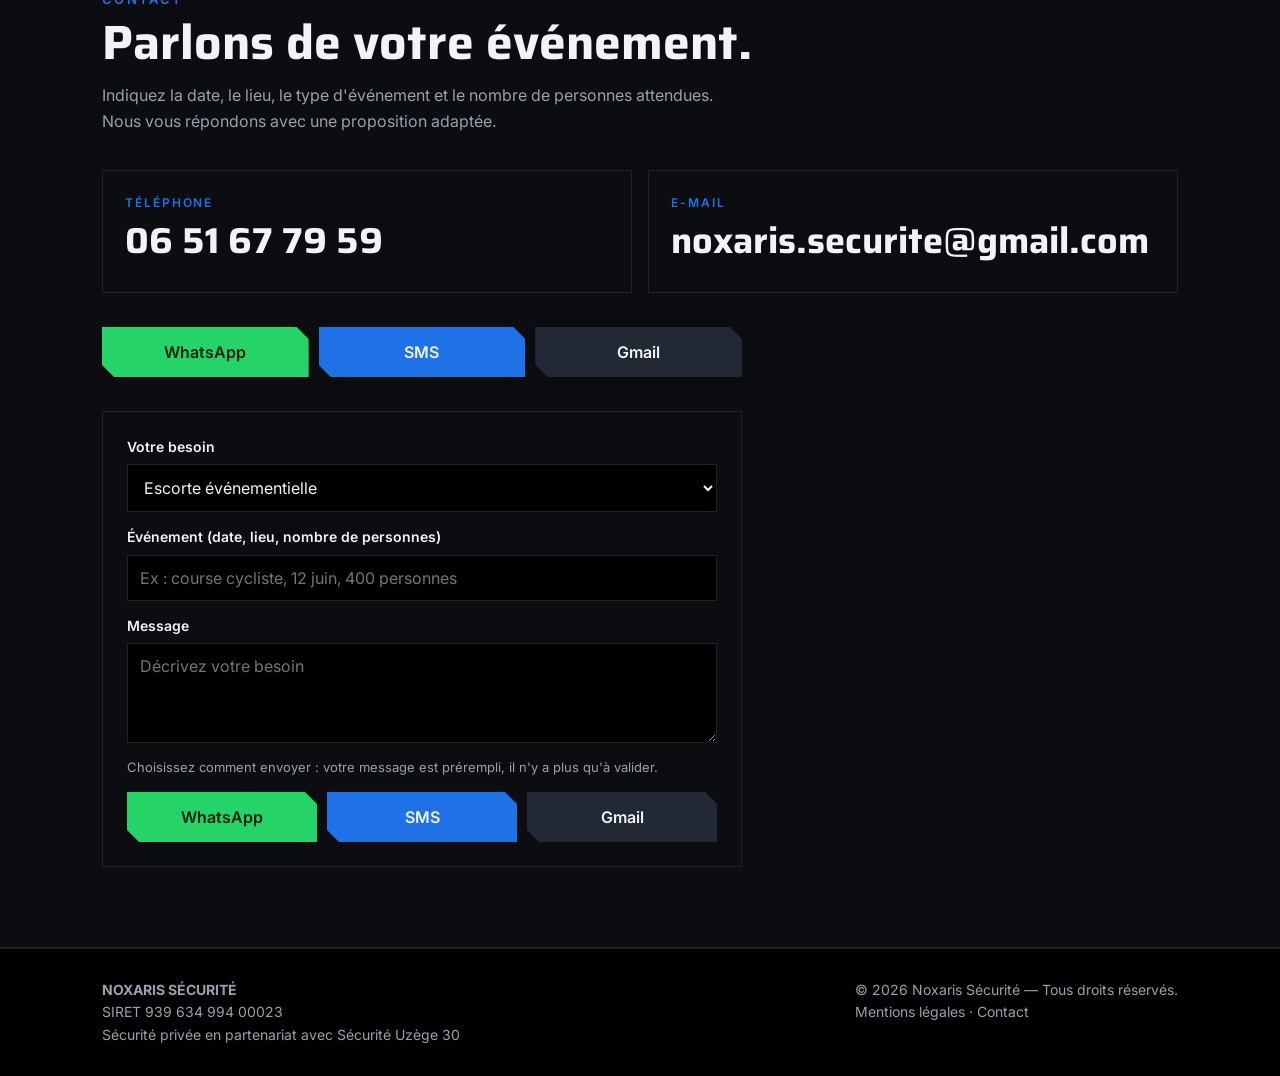
==== commit dc530fb8: "Add files via upload" ====
--- a/index-1.html
+++ b/index-1.html
@@ -4,7 +4,7 @@
 <meta charset="utf-8">
 <meta name="viewport" content="width=device-width, initial-scale=1">
 <title>Noxaris Sécurité — Escorte, sécurité médicale et support événementiel</title>
-<meta name="description" content="Noxaris Sécurité : escorte événementielle et d'urgence, sécurité médicale événementielle, circulation, premiers secours et sécurité privée en partenariat avec Sécurité Uzège 30. Appelez le 06 51 67 79 59.">
+<meta name="description" content="Noxaris Sécurité : escorte événementielle et d'urgence, sécurité médicale événementielle, circulation, premiers secours, transport de véhicule non accidenté et sécurité privée en partenariat avec Sécurité Uzège 30. Appelez le 06 51 67 79 59.">
 <link rel="icon" type="image/png" href="[data-uri]">
 <link rel="preconnect" href="https://fonts.googleapis.com">
 <link rel="preconnect" href="https://fonts.gstatic.com" crossorigin>
@@ -161,8 +161,8 @@
   <section id="services">
     <div class="wrap">
       <p class="tag">NOS PRESTATIONS</p>
-      <h2>Huit missions pour vos événements.</h2>
-      <p class="intro">Chaque mission est adaptée à votre événement : lieu, public attendu, horaires et consignes de l'organisateur.</p>
+      <h2>Neuf missions à votre service.</h2>
+      <p class="intro">Chaque mission est adaptée à votre besoin : lieu, public attendu, horaires et consignes de l'organisateur.</p>
       <div class="svcgrid">
         <article class="card w hot"><span class="n">ESCORTE</span><h3>Escorte événementielle</h3><p>Mariages, événements privés, rassemblements, cortèges et déplacements organisés.</p></article>
         <article class="card w hot"><span class="n">URGENCE</span><h3>Escorte d'urgence</h3><p>Appui aux services d'urgence, ouverture de voie et sécurisation de parcours.</p></article>
@@ -171,6 +171,7 @@
         <article class="card"><span class="n">BALISAGE</span><h3>Balisage</h3><p>Sécurisation des zones, protection des intervenants et gestion des flux.</p></article>
         <article class="card w"><span class="n">SECOURS</span><h3>Geste de premier secours</h3><p>Assistance en attendant les secours : les bons réflexes peuvent sauver des vies.</p></article>
         <article class="card w"><span class="n">ROUTE</span><h3>Circulation</h3><p>Guidage, fluidité du trafic, évacuation et sécurisation.</p></article>
+        <article class="card full"><span class="n">TRANSPORT</span><h3>Transport de véhicule</h3><p>Prise en charge et transport de votre véhicule non accidenté, avec soin, d'un point à un autre.</p></article>
         <article class="card full"><span class="n">PARTENARIAT</span><h3>Sécurité privée</h3><p>Surveillance, gardiennage et protection assurés par notre société partenaire <b>Sécurité Uzège 30</b>, qui établit le contrat et la facturation de ces prestations. <a href="#partenaire" style="text-decoration:underline">Voir qui fait quoi</a></p></article>
       </div>
     </div>
@@ -256,6 +257,7 @@
             <option>Balisage</option>
             <option>Geste de premier secours</option>
             <option>Circulation</option>
+            <option>Transport de véhicule non accidenté</option>
             <option>Sécurité privée (avec notre partenaire)</option>
             <option>Autre demande</option>
           </select>
